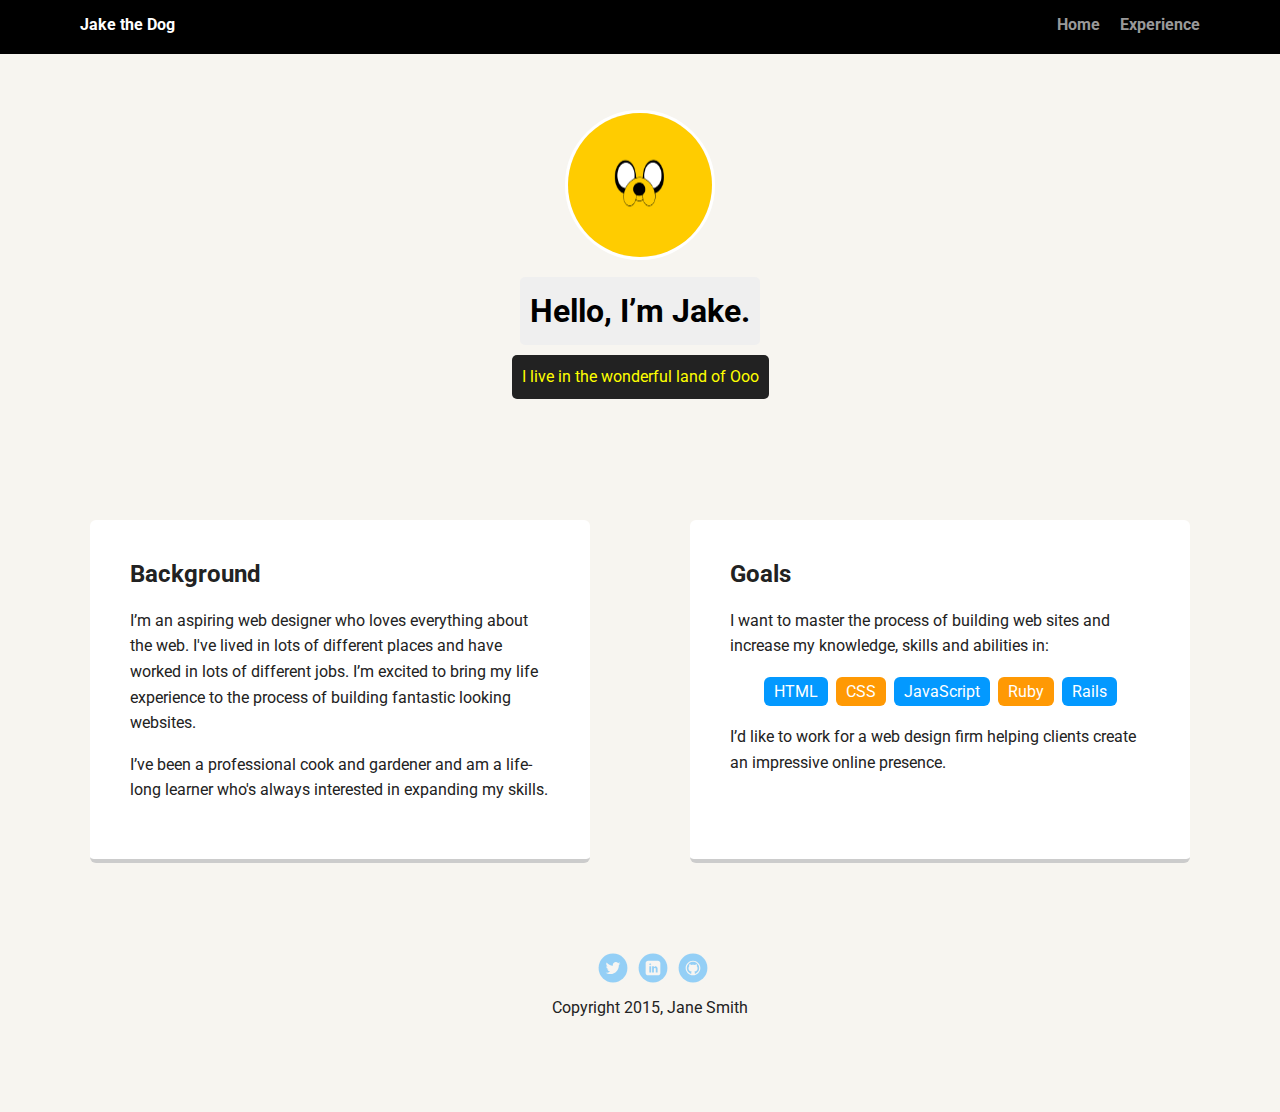
==== index.html @ f11ccea2 "added new image and modified some text" ====
<!doctype html>
<html lang="en">
<head>
  <meta charset="utf-8">
  <title>Jane Smith's Profile</title>
  <meta name="viewport" content="width=device-width, initial-scale=1.0">
  <link rel="stylesheet" href="styles.css">
  <link href="https://fonts.googleapis.com/css?family=Muli%7CRoboto:400,300,500,700,900" rel="stylesheet"></head>
  <body>

    <div class="main-nav">
        <ul class="nav">
          <li class="name">Jake the Dog</li>
          <li><a href="#">Home</a></li>
          <li><a href="#">Experience</a></li>
        </ul>
    </div>

    <header>
      <img src="images/jakeTheDog2.png" alt="Jakes face" class="profile-image">
      <h1 class="tag name">Hello, I’m Jake.</h1>
      <p class="tag location">I live in the wonderful land of Ooo</p>
    </header>

    <main class="flex">
      <div class="card">
        <h2>Background</h2>
        <p>I’m an aspiring web designer who loves everything about the web. I've lived in lots of different places and have worked in lots of different jobs. I’m excited to bring my life experience to the process of building fantastic looking websites.</p>
        <p>I’ve been a professional cook and gardener and am a life-long learner who's always interested in expanding my skills.</p>
      </div> 

      <div class="card">
        <h2>Goals</h2>
        <p>I want to master the process of building web sites and increase my knowledge, skills and abilities in:</p>
        <ul class="skills">
          <li>HTML</li>
          <li>CSS</li>
          <li>JavaScript</li>
          <li>Ruby</li>
          <li>Rails</li>
        </ul>
        <p>I’d like to work for a web design firm helping clients create an impressive online presence.</p>
      </div> 

    </main>
    <footer>
      <ul>
        <li><a href="#" class="social twitter">Twitter</a></li>
        <li><a href="#" class="social linkedin">LinkedIn</a></li>
        <li><a href="#" class="social github">Github</a></li>
      </ul>
      <p class="copyright">Copyright 2015, Jane Smith</p>
    </footer>
  </body>
  </html>
---- styles.css ----
/* Global Layout Set-up */
* { 
  box-sizing: border-box;
}
  
body {
  margin: 0;
  padding: 0;
  text-align: center;
  font-family: 'Roboto', sans-serif;
  color: #222;
  background: #f7f5f0;
}
/* Link Styles */

a {
  text-decoration: none;
  color: #999;
}
a:hover {
  color: #6633ff;
}

/* Section Styles */

.main-nav {
  width: 100%;
  background: black;
  min-height: 30px;
  padding: 10px;
  position: fixed;
  text-align: center;
}
.nav {
  display: flex;
  justify-content: space-around;
  font-weight: 700;
  list-style-type: none;
  margin: 0 auto;
  padding: 0;
}

.nav .name {
    display: block;
    margin-right: auto;
    color: white;
}
.nav li {
  padding: 5px 10px 10px 10px;
}
.nav a {
  transition: all .5s;
}
.nav a:hover {
  color: white
}

header {
  text-align: center;
  background: url('images/portland.jpg') no-repeat top center ;
  background-size: cover;
  overflow: hidden;
  padding-top: 60px;
}
header {
  line-height: 1.5;
}
header .profile-image {
  margin-top: 50px;
  width: 150px;
  height: 150px;
  border-radius: 50%;
  border: 3px solid white;
  transition: all .5s;
}
header .profile-image:hover {
  transform: scale(1.2) rotate(5deg);
}
.tag {
  background-color: #efefef;
  color: black;
  padding: 10px;
  border-radius: 5px;
  display: table;
  margin: 10px auto;
} 
.location {
  background-color: #222;
  color: yellow;
}
.card {
  margin: 30px;
  padding: 20px 40px 40px;
  max-width: 500px;
  text-align: left;
  background: #fff;
  border-bottom: 4px solid #ccc;
  border-radius: 6px;
  transition: all .5s;
}
.card:hover {
  border-color: #ff99ff;
}

ul.skills {
  padding: 0;
  text-align: center;
}

.skills li {
  border-radius: 6px;
  display: inline-block;
  background: #ff9904;
  color: white;
  padding: 5px 10px;
  margin: 2px;
}

.skills li:nth-child(odd) {
  background: #0399ff;
}

footer {
  width: 100%;
  min-height: 30px;
  padding: 20px 0 40px 20px;
}

footer .copyright {
  top: -8px;
  font-size: .75em;
}

footer ul {
  list-style-type: none;
  margin: 0;
  padding: 0;
}

footer ul li {
  display: inline-block;
}

a.social {
  display: inline-block;
  text-indent: -9999px;
  margin-left: 5px;
  width: 30px;
  height: 30px;
  background-size: 30px 30px;
  opacity: .4;
  transition: all .5s;
}
a.twitter {
  background-image: url(images/twitter.svg);
}
a.linkedin {
  background-image: url(images/linkedin.svg);
}
a.github {
  background-image: url(images/github.svg);
}
a.social:hover {
  opacity: 1;
}
.clearfix {
  clear: both;
}

/* Styles for larger screens */
@media screen and (min-width: 720px) {
  
  .flex {
      display: -ms-flexbox;      /* TWEENER - IE 10 */
      display: flex; 
      max-width: 1200px;
      -ms-flex-pack: distribute;
      justify-content: space-around;
      margin: 0 auto;
  }

  header {
    min-height: 470px;
  }

  .nav {
    max-width: 1200px;
    padding: 0 30px;
  }


  main {
    padding-top: 20px;
  }

  main p {
    line-height: 1.6em;
  }

  footer {
    font-size: 1.3em;
    max-width: 1200px;
    margin: 40px auto;
  }

}
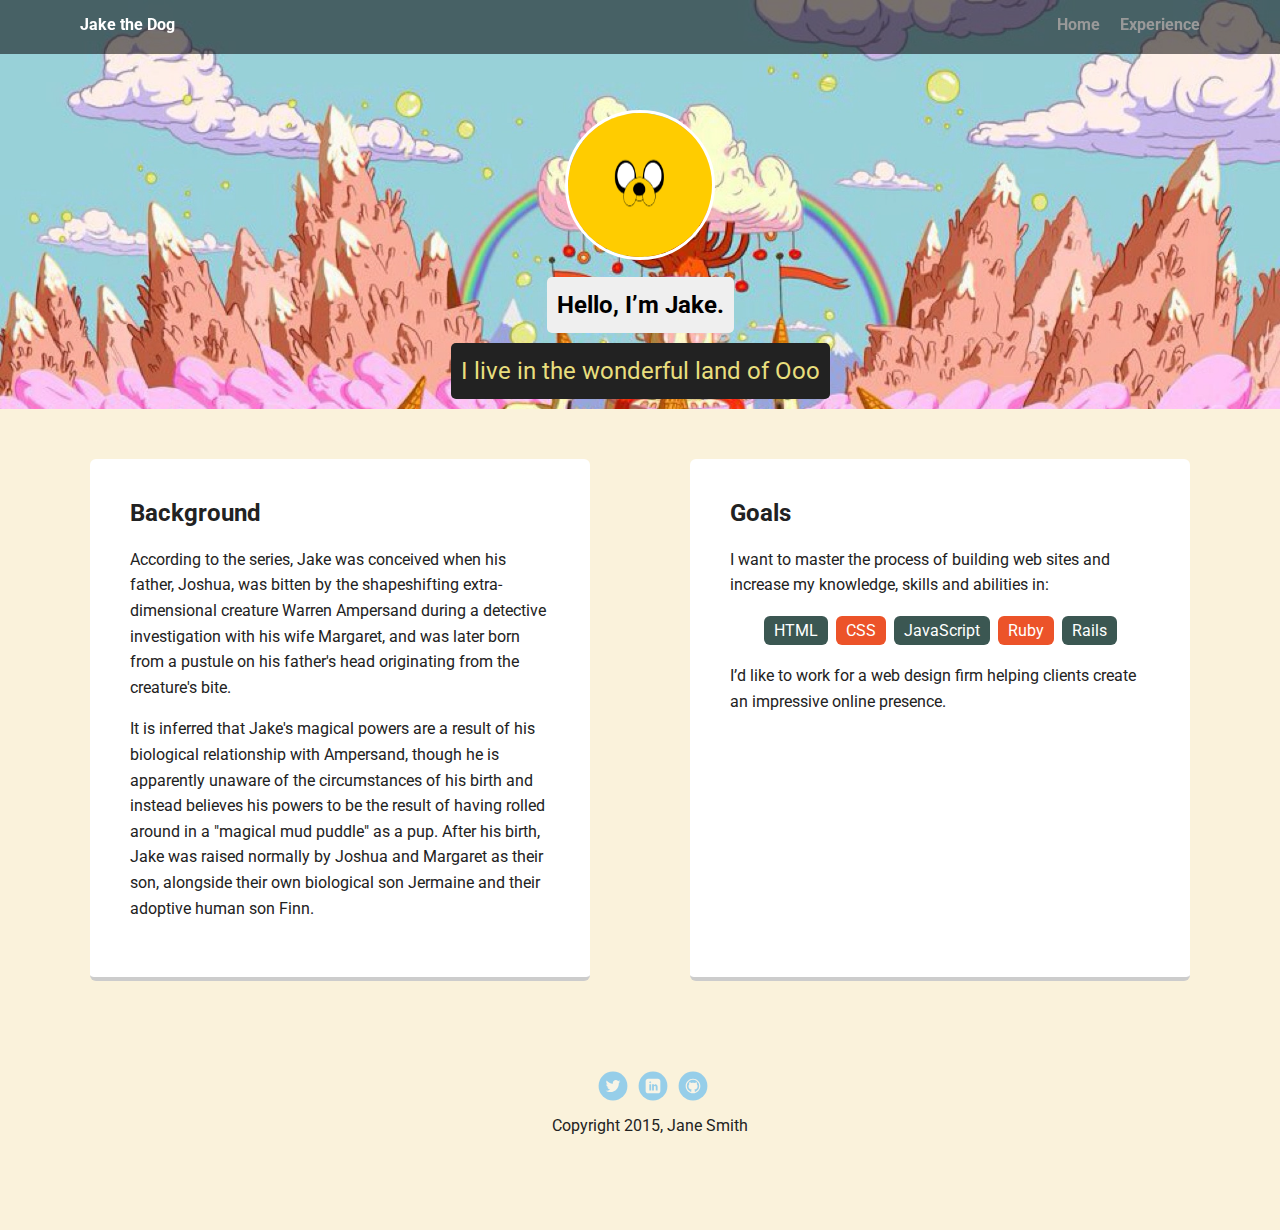
==== commit 34d4f906: "added exp.html and modified css and html" ====
--- a/index.html
+++ b/index.html
@@ -11,8 +11,8 @@
     <div class="main-nav">
         <ul class="nav">
           <li class="name">Jake the Dog</li>
-          <li><a href="#">Home</a></li>
-          <li><a href="#">Experience</a></li>
+          <li><a href="index.html">Home</a></li>
+          <li><a href="exp.html">Experience</a></li>
         </ul>
     </div>
 
@@ -25,8 +25,8 @@
     <main class="flex">
       <div class="card">
         <h2>Background</h2>
-        <p>I’m an aspiring web designer who loves everything about the web. I've lived in lots of different places and have worked in lots of different jobs. I’m excited to bring my life experience to the process of building fantastic looking websites.</p>
-        <p>I’ve been a professional cook and gardener and am a life-long learner who's always interested in expanding my skills.</p>
+        <p>According to the series, Jake was conceived when his father, Joshua, was bitten by the shapeshifting extra-dimensional creature Warren Ampersand during a detective investigation with his wife Margaret, and was later born from a pustule on his father's head originating from the creature's bite. 
+        <p>It is inferred that Jake's magical powers are a result of his biological relationship with Ampersand, though he is apparently unaware of the circumstances of his birth and instead believes his powers to be the result of having rolled around in a "magical mud puddle" as a pup. After his birth, Jake was raised normally by Joshua and Margaret as their son, alongside their own biological son Jermaine and their adoptive human son Finn.</p></p>
       </div> 
 
       <div class="card">
--- a/styles.css
+++ b/styles.css
@@ -1,207 +1,271 @@
+/* custom colors */
+:root {
+    --antiqueWhite: #faf2db;
+    --khaki: #e8de7d;
+    --darkSlateGray: #3b5752;
+    --peru: #c08640;
+    --violet: #f1b9dc;
+    --orange: #ec5329;
+}
+
+
 /* Global Layout Set-up */
-* { 
-  box-sizing: border-box;
-}
-  
+* {
+    box-sizing: border-box;
+}
+
 body {
-  margin: 0;
-  padding: 0;
-  text-align: center;
-  font-family: 'Roboto', sans-serif;
-  color: #222;
-  background: #f7f5f0;
-}
+    margin: 0;
+    padding: 0;
+    text-align: center;
+    font-family: 'Roboto', sans-serif;
+    color: #222;
+    background: var(--antiqueWhite);
+}
+
 /* Link Styles */
 
 a {
-  text-decoration: none;
-  color: #999;
-}
+    text-decoration: none;
+    color: #999;
+}
+
 a:hover {
-  color: #6633ff;
+    color: #6633ff;
 }
 
 /* Section Styles */
 
 .main-nav {
-  width: 100%;
-  background: black;
-  min-height: 30px;
-  padding: 10px;
-  position: fixed;
-  text-align: center;
-}
+    width: 100%;
+    background-color: #0008;
+    min-height: 30px;
+
+    position: fixed;
+    text-align: center;
+    display: block;
+}
+
 .nav {
-  display: flex;
-  justify-content: space-around;
-  font-weight: 700;
-  list-style-type: none;
-  margin: 0 auto;
-  padding: 0;
+    display: flex;
+    flex-direction: column;
+    justify-content: space-around;
+    font-weight: 700;
+    list-style-type: none;
+    margin: 0 auto;
+    padding: 0;
 }
 
 .nav .name {
     display: block;
-    margin-right: auto;
     color: white;
 }
+
 .nav li {
-  padding: 5px 10px 10px 10px;
-}
+    padding: 5px 10px 10px 10px;
+}
+
 .nav a {
-  transition: all .5s;
-}
+    transition: all .5s;
+}
+
 .nav a:hover {
-  color: white
+    color: var(--orange)
 }
 
 header {
-  text-align: center;
-  background: url('images/portland.jpg') no-repeat top center ;
-  background-size: cover;
-  overflow: hidden;
-  padding-top: 60px;
-}
+    text-align: center;
+    background: url('images/candykingdom2.jpg') no-repeat;
+    background-position: top;
+    background-size: cover;
+    overflow: hidden;
+    padding-top: 60px;
+    max-height: 470px;
+}
+
 header {
-  line-height: 1.5;
-}
+    line-height: 1.5;
+
+}
+
 header .profile-image {
-  margin-top: 50px;
-  width: 150px;
-  height: 150px;
-  border-radius: 50%;
-  border: 3px solid white;
-  transition: all .5s;
-}
+    margin-top: 50px;
+    width: 100px;
+    height: 100px;
+    border-radius: 50%;
+    border: 3px solid white;
+    transition: all .5s;
+}
+
 header .profile-image:hover {
-  transform: scale(1.2) rotate(5deg);
-}
+    transform: scale(1.2) rotate(5deg);
+}
+
 .tag {
-  background-color: #efefef;
-  color: black;
-  padding: 10px;
-  border-radius: 5px;
-  display: table;
-  margin: 10px auto;
-} 
+    background-color: #efefef;
+    color: black;
+    padding: 10px;
+    border-radius: 5px;
+    display: table;
+    margin: 10px auto;
+    font-size: 1rem;
+}
+
 .location {
-  background-color: #222;
-  color: yellow;
-}
+    background-color: #222;
+    color: var(--khaki);
+}
+
 .card {
-  margin: 30px;
-  padding: 20px 40px 40px;
-  max-width: 500px;
-  text-align: left;
-  background: #fff;
-  border-bottom: 4px solid #ccc;
-  border-radius: 6px;
-  transition: all .5s;
-}
+    margin: 30px;
+    padding: 20px 40px 40px;
+    max-width: 500px;
+    text-align: left;
+    background: #fff;
+    border-bottom: 4px solid #ccc;
+    border-radius: 6px;
+    transition: all .5s;
+}
+
 .card:hover {
-  border-color: #ff99ff;
+    border-color: var(--orange);
 }
 
 ul.skills {
-  padding: 0;
-  text-align: center;
+    padding: 0;
+    text-align: center;
 }
 
 .skills li {
-  border-radius: 6px;
-  display: inline-block;
-  background: #ff9904;
-  color: white;
-  padding: 5px 10px;
-  margin: 2px;
+    border-radius: 6px;
+    display: inline-block;
+    background: var(--orange);
+    color: white;
+    padding: 5px 10px;
+    margin: 2px;
 }
 
 .skills li:nth-child(odd) {
-  background: #0399ff;
+    background: var(--darkSlateGray);
 }
 
 footer {
-  width: 100%;
-  min-height: 30px;
-  padding: 20px 0 40px 20px;
+    width: 100%;
+    min-height: 30px;
+    padding: 20px 0 40px 20px;
 }
 
 footer .copyright {
-  top: -8px;
-  font-size: .75em;
+    top: -8px;
+    font-size: .75em;
 }
 
 footer ul {
-  list-style-type: none;
-  margin: 0;
-  padding: 0;
+    list-style-type: none;
+    margin: 0;
+    padding: 0;
 }
 
 footer ul li {
-  display: inline-block;
+    display: inline-block;
 }
 
 a.social {
-  display: inline-block;
-  text-indent: -9999px;
-  margin-left: 5px;
-  width: 30px;
-  height: 30px;
-  background-size: 30px 30px;
-  opacity: .4;
-  transition: all .5s;
-}
+    display: inline-block;
+    text-indent: -9999px;
+    margin-left: 5px;
+    width: 30px;
+    height: 30px;
+    background-size: 30px 30px;
+    opacity: .4;
+    transition: all .5s;
+}
+
 a.twitter {
-  background-image: url(images/twitter.svg);
-}
+    background-image: url(images/twitter.svg);
+}
+
 a.linkedin {
-  background-image: url(images/linkedin.svg);
-}
+    background-image: url(images/linkedin.svg);
+}
+
 a.github {
-  background-image: url(images/github.svg);
-}
+    background-image: url(images/github.svg);
+}
+
 a.social:hover {
-  opacity: 1;
-}
+    opacity: 1;
+}
+
 .clearfix {
-  clear: both;
+    clear: both;
+}
+
+/* styles for medium and up */
+@media screen and (min-width: 500px) {
+    .main-nav {
+        padding: 10px;
+    }
+
+    .nav {
+        flex-direction: row;
+    }
+
+    .nav .name {
+        margin-right: auto;
+    }
+
+    header .profile-image {
+
+        width: 150px;
+        height: 150px;
+
+    }
+
+    .tag {
+        font-size: 1.5rem;
+    }
 }
 
 /* Styles for larger screens */
 @media screen and (min-width: 720px) {
-  
-  .flex {
-      display: -ms-flexbox;      /* TWEENER - IE 10 */
-      display: flex; 
-      max-width: 1200px;
-      -ms-flex-pack: distribute;
-      justify-content: space-around;
-      margin: 0 auto;
-  }
-
-  header {
-    min-height: 470px;
-  }
-
-  .nav {
-    max-width: 1200px;
-    padding: 0 30px;
-  }
-
-
-  main {
-    padding-top: 20px;
-  }
-
-  main p {
-    line-height: 1.6em;
-  }
-
-  footer {
-    font-size: 1.3em;
-    max-width: 1200px;
-    margin: 40px auto;
-  }
-
-}
-
+
+    .flex {
+        display: -ms-flexbox;
+        /* TWEENER - IE 10 */
+        display: flex;
+        max-width: 1200px;
+        -ms-flex-pack: distribute;
+        justify-content: space-around;
+        margin: 0 auto;
+    }
+
+    /* header {
+    min-height: 500px;
+  } */
+
+    .nav {
+        max-width: 1200px;
+        padding: 0 30px;
+    }
+
+
+    main {
+        padding-top: 20px;
+    }
+
+    main p {
+        line-height: 1.6em;
+    }
+
+    footer {
+        font-size: 1.3em;
+        max-width: 1200px;
+        margin: 40px auto;
+    }
+
+}
+
+@media screen and (min-width: 1065px) {
+    header {}
+}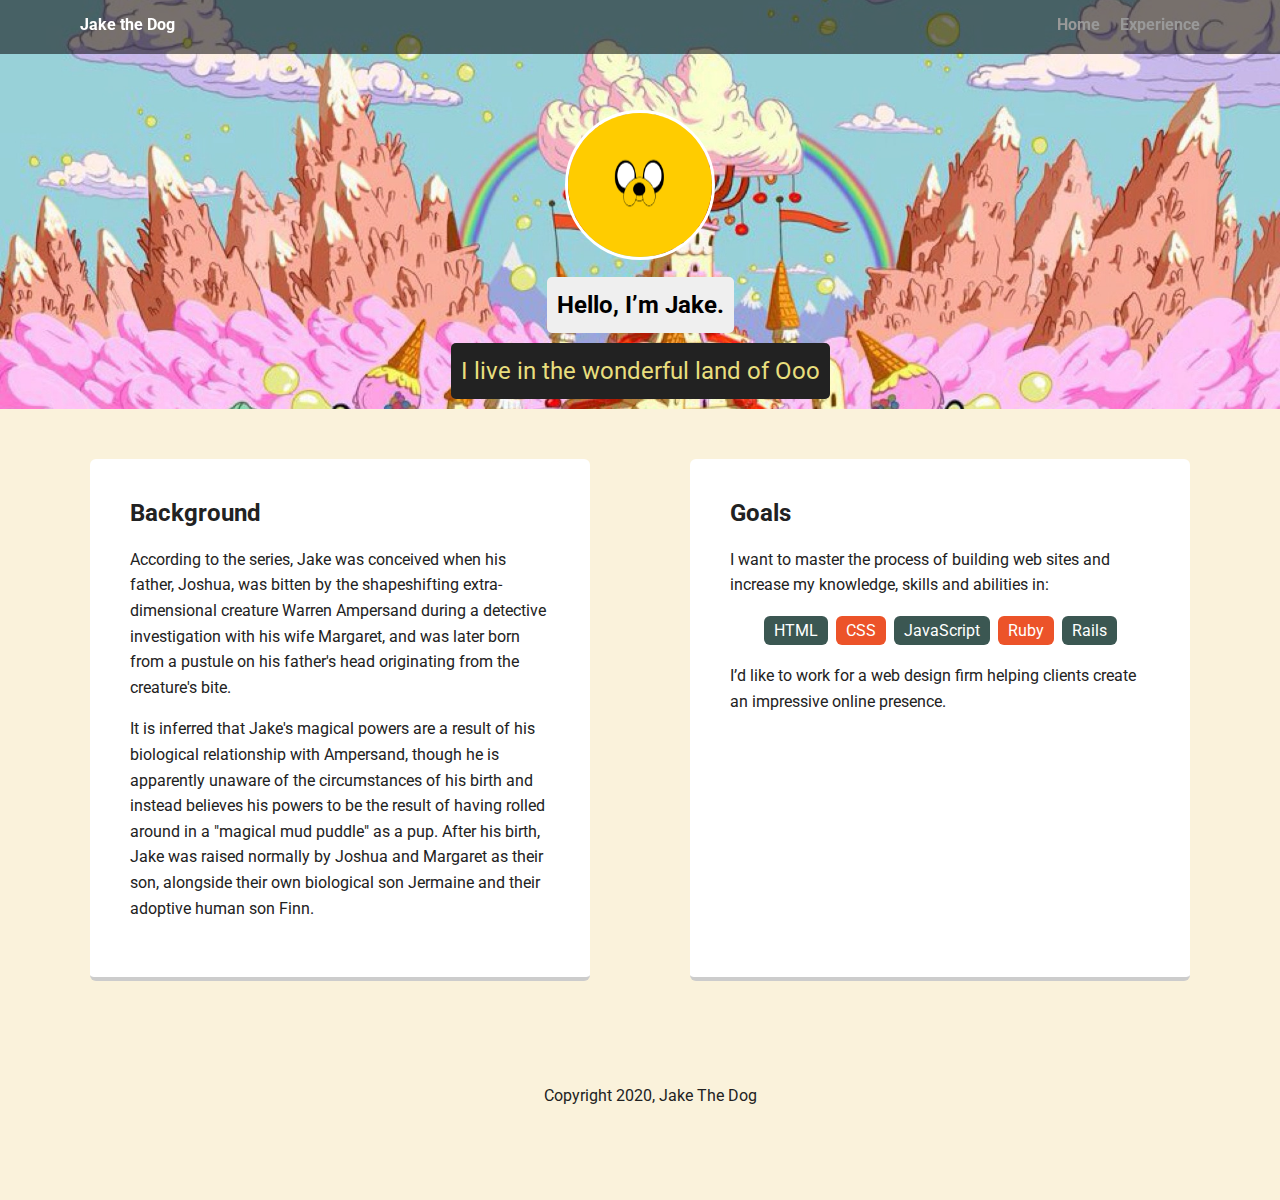
==== commit c40eafed: "modified exp.html,index.html,styles.css" ====
--- a/index.html
+++ b/index.html
@@ -44,12 +44,8 @@
 
     </main>
     <footer>
-      <ul>
-        <li><a href="#" class="social twitter">Twitter</a></li>
-        <li><a href="#" class="social linkedin">LinkedIn</a></li>
-        <li><a href="#" class="social github">Github</a></li>
-      </ul>
-      <p class="copyright">Copyright 2015, Jane Smith</p>
+    
+      <p class="copyright">Copyright 2020, Jake The Dog</p>
     </footer>
   </body>
   </html>
--- a/styles.css
+++ b/styles.css
@@ -240,9 +240,9 @@
         margin: 0 auto;
     }
 
-    /* header {
-    min-height: 500px;
-  } */
+    header{
+        background-position: 0% 15%;
+    }
 
     .nav {
         max-width: 1200px;
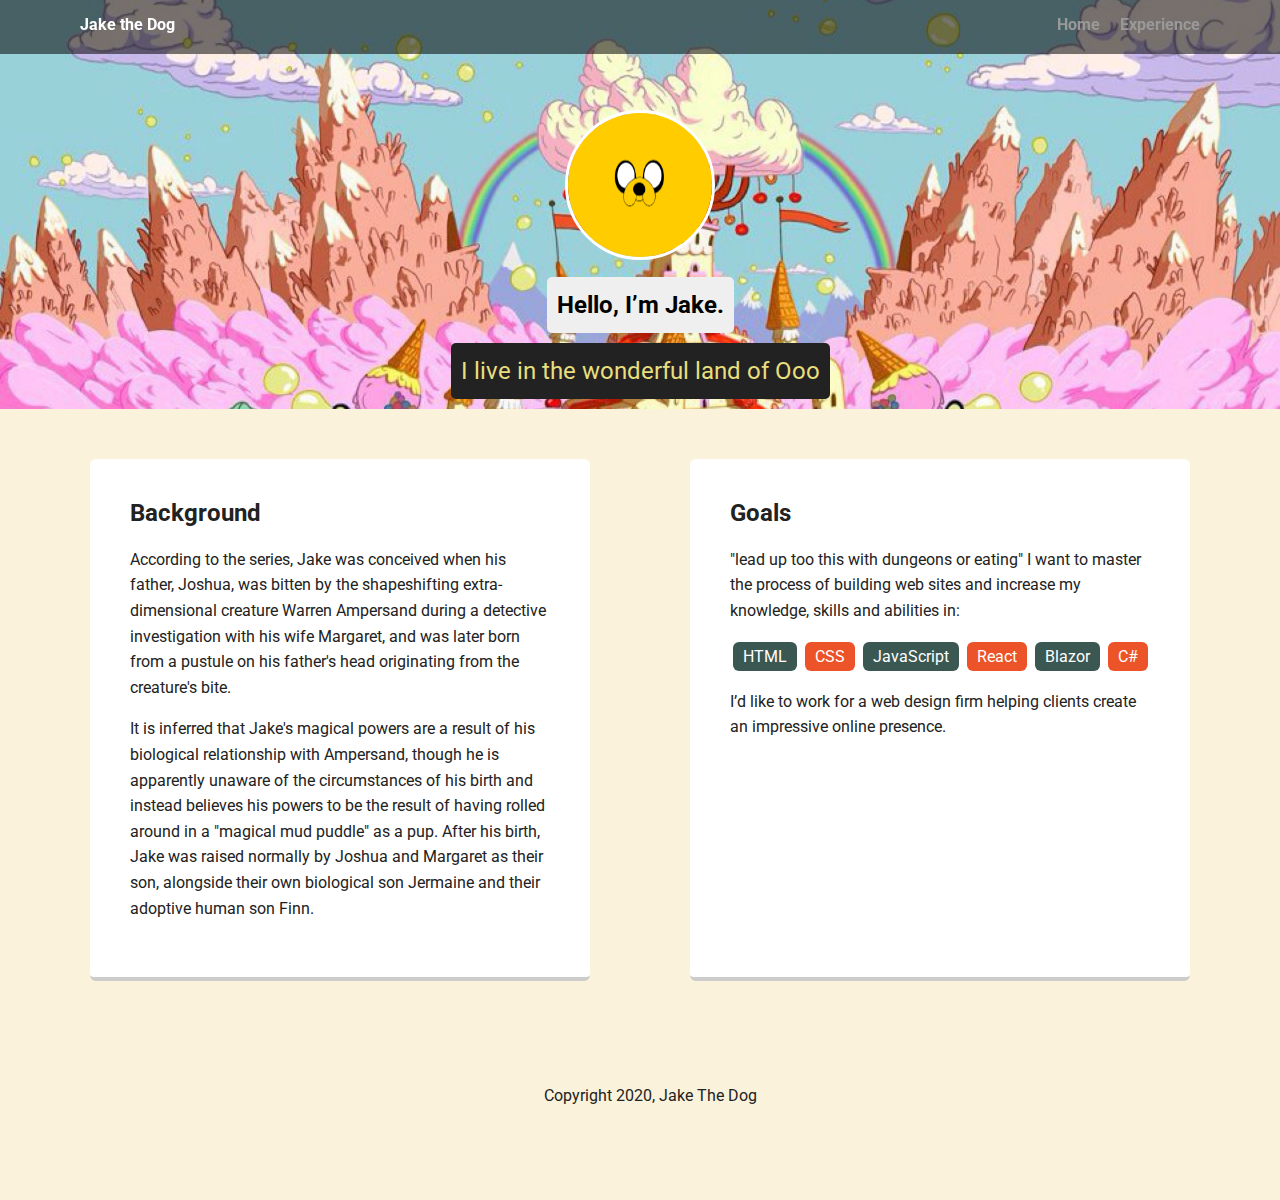
==== commit 66769e1c: "added text and an img to experience.html" ====
--- a/index.html
+++ b/index.html
@@ -31,13 +31,14 @@
 
       <div class="card">
         <h2>Goals</h2>
-        <p>I want to master the process of building web sites and increase my knowledge, skills and abilities in:</p>
+        <p>"lead up too this with dungeons or eating" I want to master the process of building web sites and increase my knowledge, skills and abilities in:</p>
         <ul class="skills">
           <li>HTML</li>
           <li>CSS</li>
           <li>JavaScript</li>
-          <li>Ruby</li>
-          <li>Rails</li>
+          <li>React</li>
+          <li>Blazor</li>
+          <li>C#</li>
         </ul>
         <p>I’d like to work for a web design firm helping clients create an impressive online presence.</p>
       </div> 
--- a/styles.css
+++ b/styles.css
@@ -21,6 +21,17 @@
     font-family: 'Roboto', sans-serif;
     color: #222;
     background: var(--antiqueWhite);
+}
+
+.container {
+    width: 95%;
+    max-width: 1100px;
+    margin: 0 auto;
+}
+
+ul,
+li {
+    list-style: none;
 }
 
 /* Link Styles */
@@ -201,6 +212,32 @@
     clear: both;
 }
 
+/* Experience.html */
+#exp {
+    margin: 2rem 0;
+}
+
+#exp .container {
+    display: grid;
+    grid-template-columns: repeat(2, 1fr);
+    gap: 2rem;
+    align-items: center;
+}
+
+#exp ul{
+    padding-left: 0;
+}
+
+#exp ul li {
+    padding: 0.4rem 0;
+}
+
+#exp .exp-inner-text{
+    text-align: center;
+}
+
+/* Experience.html end */
+
 /* styles for medium and up */
 @media screen and (min-width: 500px) {
     .main-nav {
@@ -240,7 +277,7 @@
         margin: 0 auto;
     }
 
-    header{
+    header {
         background-position: 0% 15%;
     }
 
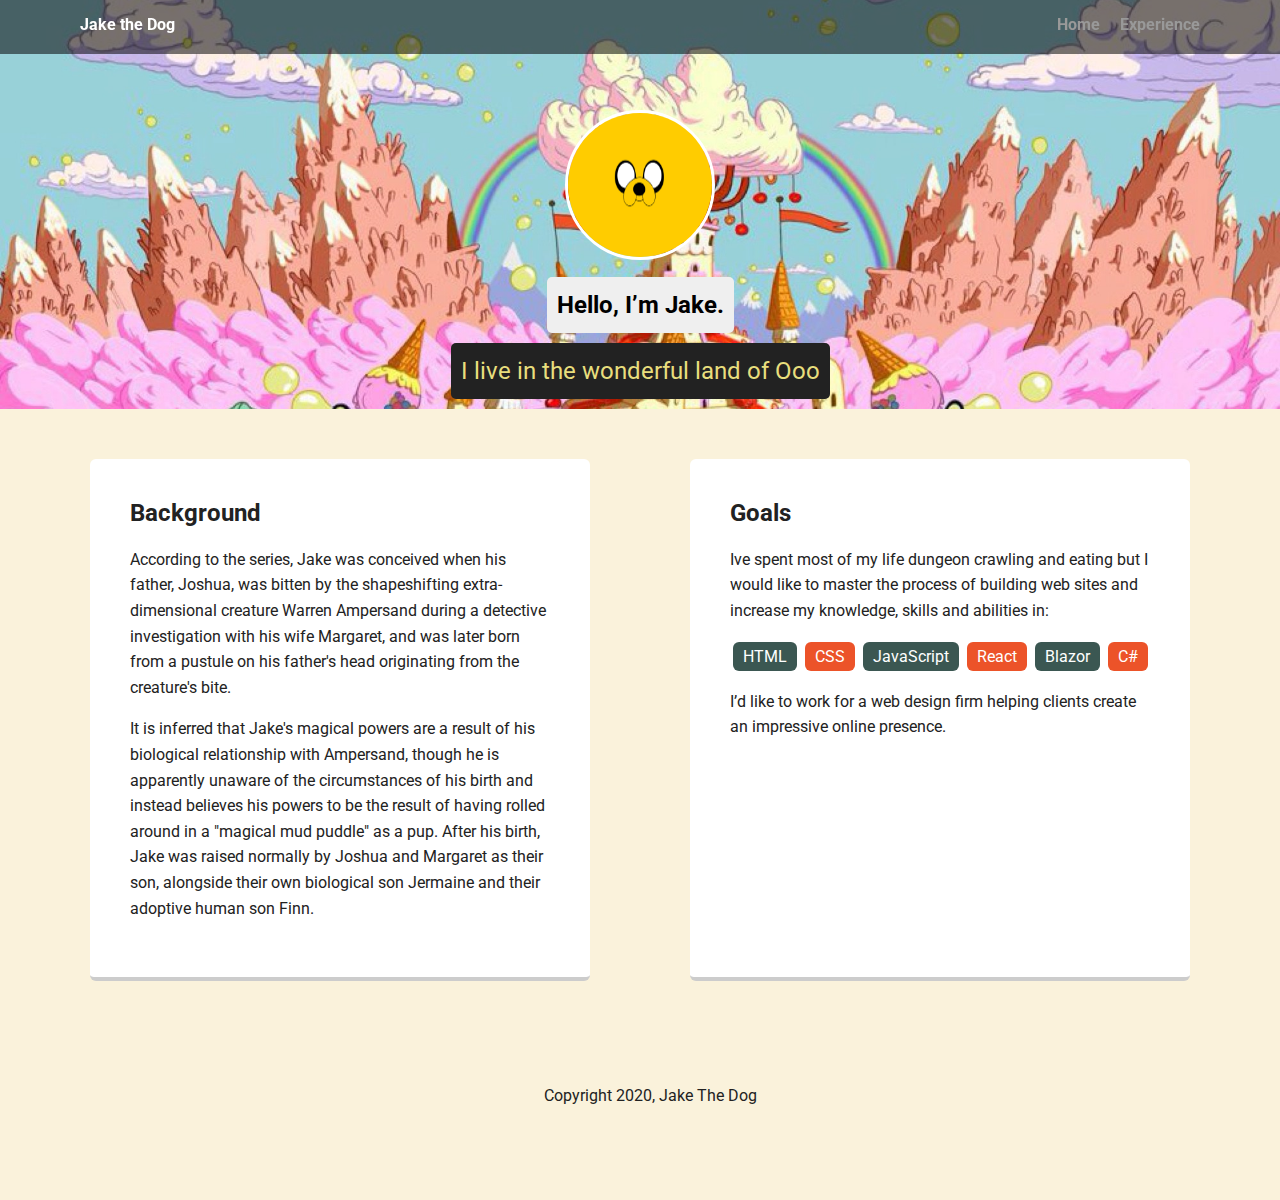
==== commit 443f2526: "added footer and changed some html,css text" ====
--- a/index.html
+++ b/index.html
@@ -31,7 +31,7 @@
 
       <div class="card">
         <h2>Goals</h2>
-        <p>"lead up too this with dungeons or eating" I want to master the process of building web sites and increase my knowledge, skills and abilities in:</p>
+        <p>Ive spent most of my life dungeon crawling and eating but I would like to master the process of building web sites and increase my knowledge, skills and abilities in:</p>
         <ul class="skills">
           <li>HTML</li>
           <li>CSS</li>
--- a/styles.css
+++ b/styles.css
@@ -234,6 +234,12 @@
 
 #exp .exp-inner-text{
     text-align: center;
+    order: 2;
+}
+
+#exp .jake-resize{
+    width: 100%;
+   
 }
 
 /* Experience.html end */
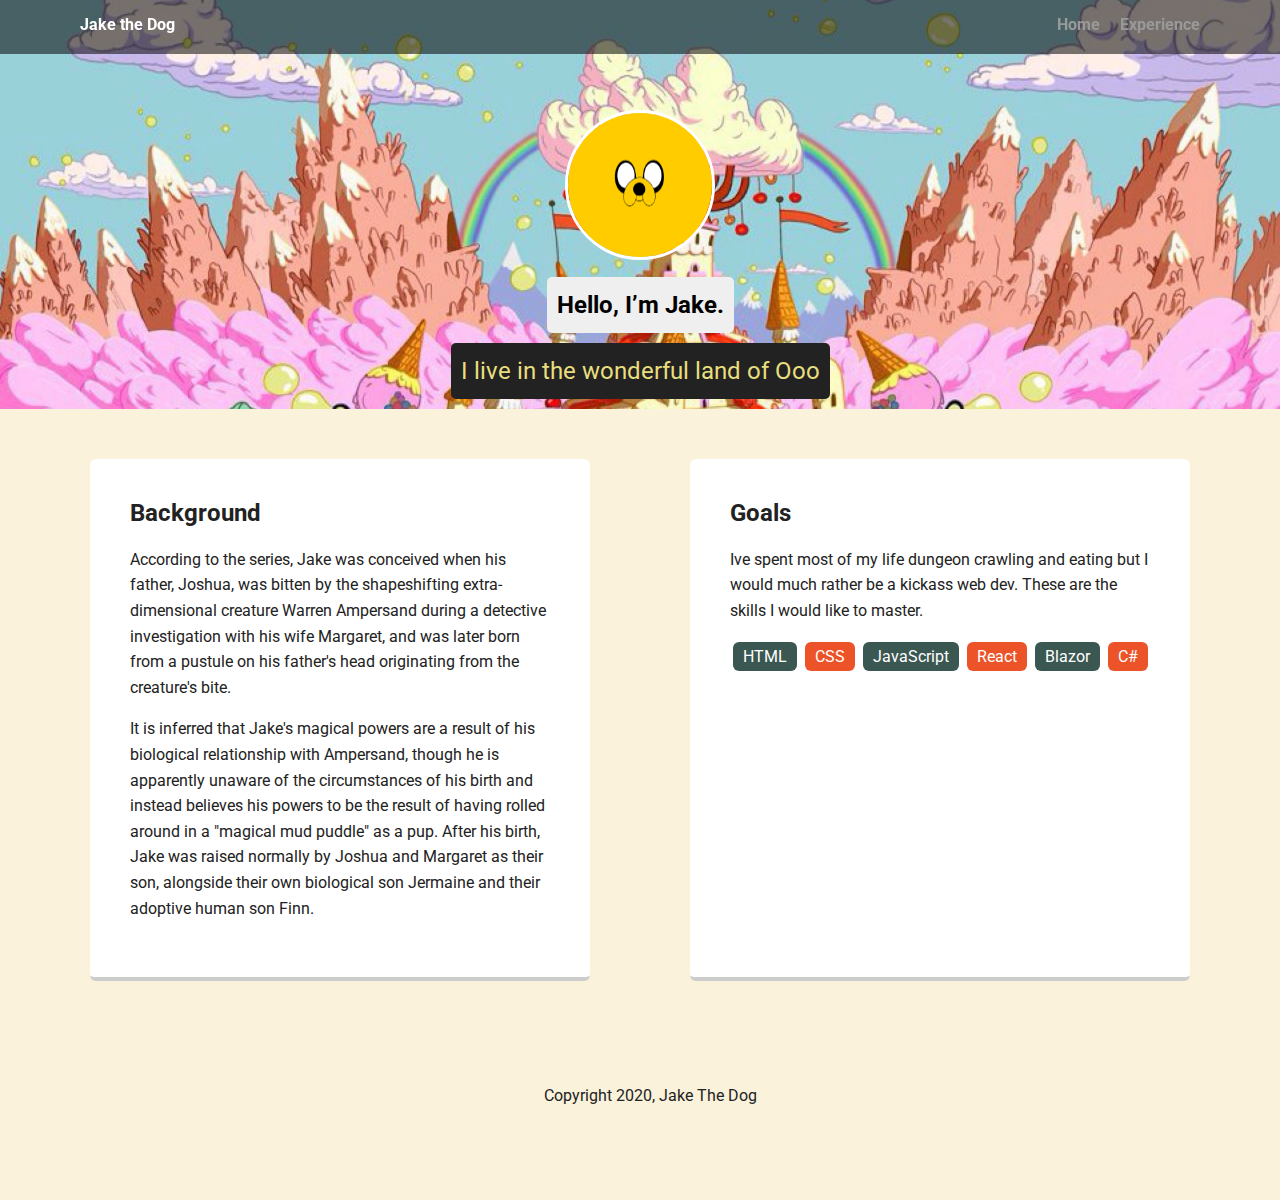
==== commit 16f1fc27: "deleted some text in index.html" ====
--- a/index.html
+++ b/index.html
@@ -2,7 +2,7 @@
 <html lang="en">
 <head>
   <meta charset="utf-8">
-  <title>Jane Smith's Profile</title>
+  <title>Jake the Dog's Profile</title>
   <meta name="viewport" content="width=device-width, initial-scale=1.0">
   <link rel="stylesheet" href="styles.css">
   <link href="https://fonts.googleapis.com/css?family=Muli%7CRoboto:400,300,500,700,900" rel="stylesheet"></head>
@@ -25,13 +25,13 @@
     <main class="flex">
       <div class="card">
         <h2>Background</h2>
-        <p>According to the series, Jake was conceived when his father, Joshua, was bitten by the shapeshifting extra-dimensional creature Warren Ampersand during a detective investigation with his wife Margaret, and was later born from a pustule on his father's head originating from the creature's bite. 
-        <p>It is inferred that Jake's magical powers are a result of his biological relationship with Ampersand, though he is apparently unaware of the circumstances of his birth and instead believes his powers to be the result of having rolled around in a "magical mud puddle" as a pup. After his birth, Jake was raised normally by Joshua and Margaret as their son, alongside their own biological son Jermaine and their adoptive human son Finn.</p></p>
+        <p>According to the series, Jake was conceived when his father, Joshua, was bitten by the shapeshifting extra-dimensional creature Warren Ampersand during a detective investigation with his wife Margaret, and was later born from a pustule on his father's head originating from the creature's bite. </p>
+        <p>It is inferred that Jake's magical powers are a result of his biological relationship with Ampersand, though he is apparently unaware of the circumstances of his birth and instead believes his powers to be the result of having rolled around in a "magical mud puddle" as a pup. After his birth, Jake was raised normally by Joshua and Margaret as their son, alongside their own biological son Jermaine and their adoptive human son Finn.</p>
       </div> 
 
       <div class="card">
         <h2>Goals</h2>
-        <p>Ive spent most of my life dungeon crawling and eating but I would like to master the process of building web sites and increase my knowledge, skills and abilities in:</p>
+        <p>Ive spent most of my life dungeon crawling and eating but I would much rather be a kickass web dev. These are the skills I would like to master.</p>
         <ul class="skills">
           <li>HTML</li>
           <li>CSS</li>
@@ -40,7 +40,7 @@
           <li>Blazor</li>
           <li>C#</li>
         </ul>
-        <p>I’d like to work for a web design firm helping clients create an impressive online presence.</p>
+       
       </div> 
 
     </main>
--- a/styles.css
+++ b/styles.css
@@ -1,3 +1,5 @@
+/* prefixed by https://autoprefixer.github.io (PostCSS: v7.0.23, autoprefixer: v9.7.3) */
+
 /* custom colors */
 :root {
     --antiqueWhite: #faf2db;
@@ -11,6 +13,7 @@
 
 /* Global Layout Set-up */
 * {
+    -webkit-box-sizing: border-box;
     box-sizing: border-box;
 }
 
@@ -65,6 +68,19 @@
     list-style-type: none;
     margin: 0 auto;
     padding: 0;
+    display: -webkit-box;
+    display: -ms-flexbox;
+    display: flex;
+    -webkit-box-orient: vertical;
+    -webkit-box-direction: normal;
+    -ms-flex-direction: column;
+    flex-direction: column;
+    -ms-flex-pack: distribute;
+    justify-content: space-around;
+    font-weight: 700;
+    list-style-type: none;
+    margin: 0 auto;
+    padding: 0;
 }
 
 .nav .name {
@@ -77,6 +93,8 @@
 }
 
 .nav a {
+    -webkit-transition: all .5s;
+    -o-transition: all .5s;
     transition: all .5s;
 }
 
@@ -105,10 +123,14 @@
     height: 100px;
     border-radius: 50%;
     border: 3px solid white;
+    -webkit-transition: all .5s;
+    -o-transition: all .5s;
     transition: all .5s;
 }
 
 header .profile-image:hover {
+    -webkit-transform: scale(1.2) rotate(5deg);
+    -ms-transform: scale(1.2) rotate(5deg);
     transform: scale(1.2) rotate(5deg);
 }
 
@@ -135,6 +157,8 @@
     background: #fff;
     border-bottom: 4px solid #ccc;
     border-radius: 6px;
+    -webkit-transition: all .5s;
+    -o-transition: all .5s;
     transition: all .5s;
 }
 
@@ -189,6 +213,8 @@
     height: 30px;
     background-size: 30px 30px;
     opacity: .4;
+    -webkit-transition: all .5s;
+    -o-transition: all .5s;
     transition: all .5s;
 }
 
@@ -221,10 +247,13 @@
     display: grid;
     grid-template-columns: repeat(2, 1fr);
     gap: 2rem;
+    -webkit-box-align: center;
+    -ms-flex-align: center;
     align-items: center;
-}
-
-#exp ul{
+    align-items: center;
+}
+
+#exp ul {
     padding-left: 0;
 }
 
@@ -232,14 +261,17 @@
     padding: 0.4rem 0;
 }
 
-#exp .exp-inner-text{
-    text-align: center;
+#exp .exp-inner-text {
+    text-align: center;
+    -webkit-box-ordinal-group: 3;
+    -ms-flex-order: 2;
     order: 2;
-}
-
-#exp .jake-resize{
+    order: 2;
+}
+
+#exp .jake-resize {
     width: 100%;
-   
+
 }
 
 /* Experience.html end */
@@ -251,6 +283,9 @@
     }
 
     .nav {
+        -webkit-box-orient: horizontal;
+        -webkit-box-direction: normal;
+        -ms-flex-direction: row;
         flex-direction: row;
     }
 
@@ -276,6 +311,7 @@
     .flex {
         display: -ms-flexbox;
         /* TWEENER - IE 10 */
+        display: -webkit-box;
         display: flex;
         max-width: 1200px;
         -ms-flex-pack: distribute;
@@ -309,6 +345,3 @@
 
 }
 
-@media screen and (min-width: 1065px) {
-    header {}
-}